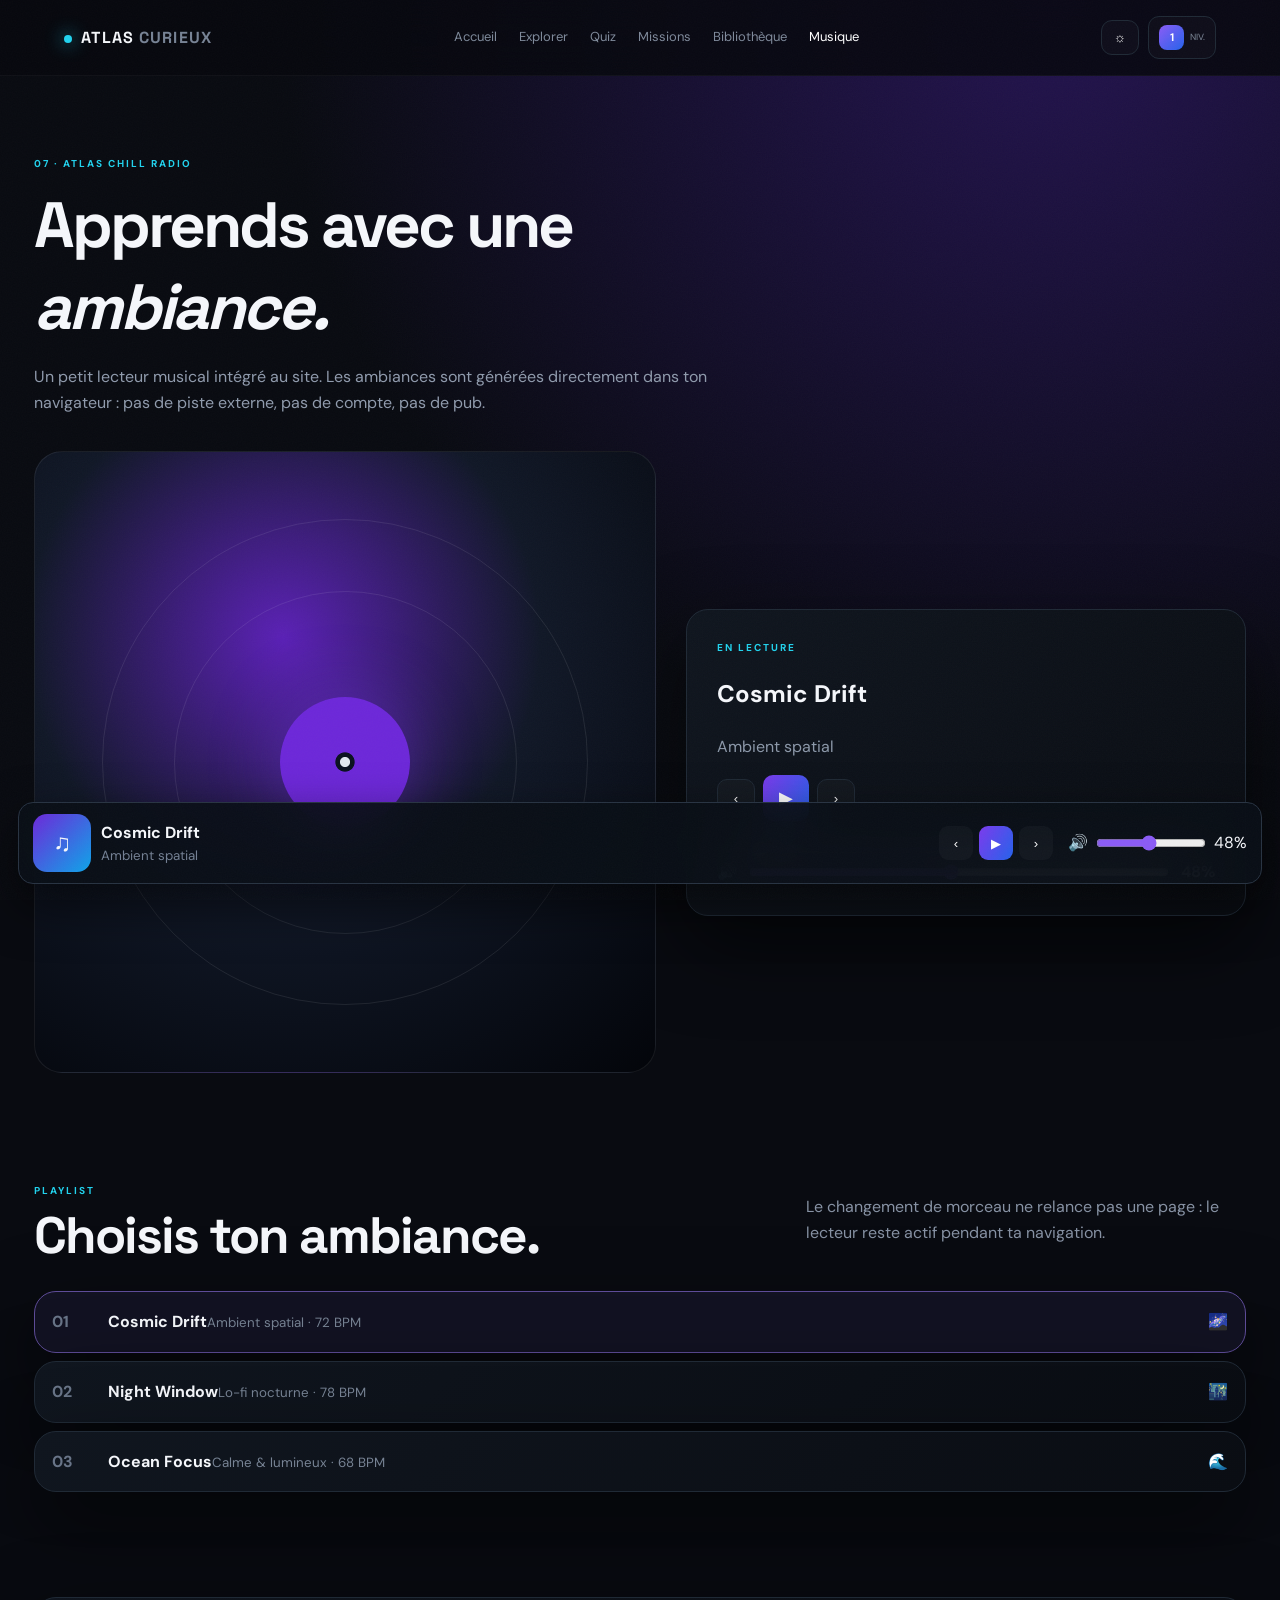
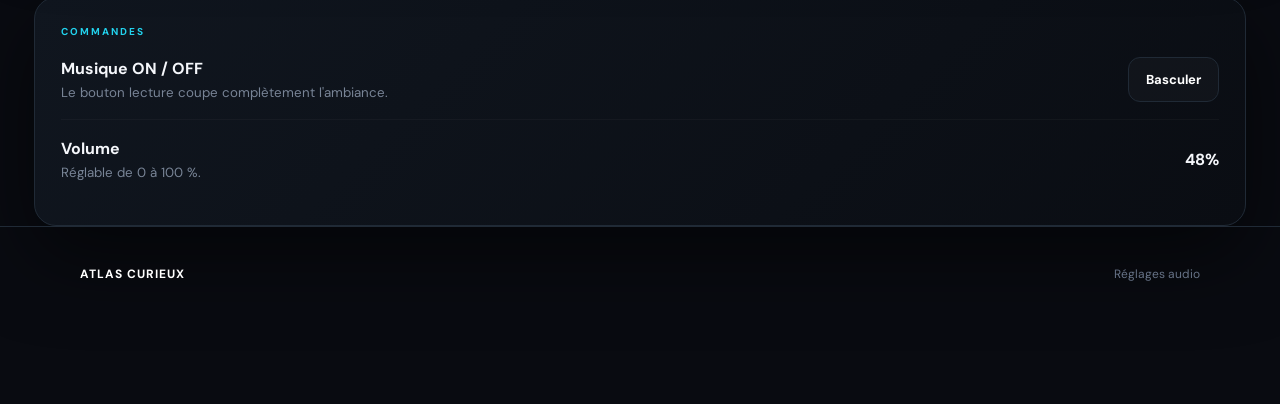
==== musique.html @ 9c86b91d "Add files via upload" ====
<!doctype html><html lang="fr"><head><meta charset="utf-8"><meta name="viewport" content="width=device-width,initial-scale=1"><title>Atlas Curieux — Musique Chill</title><link rel="preconnect" href="https://fonts.googleapis.com"><link rel="preconnect" href="https://fonts.gstatic.com" crossorigin><link href="https://fonts.googleapis.com/css2?family=DM+Sans:wght@400;500;600;700&family=Space+Grotesk:wght@500;600;700&display=swap" rel="stylesheet"><link rel="stylesheet" href="assets/css/style.css"></head><body><div class="noise"></div><header class="topbar"><a class="logo" href="index.html"><i></i>ATLAS<span>CURIEUX</span></a><nav><a href="index.html">Accueil</a><a href="explorer.html">Explorer</a><a href="quiz.html">Quiz</a><a href="missions.html">Missions</a><a href="bibliotheque.html">Bibliothèque</a><a class="active" href="musique.html">Musique</a></nav><div class="top-actions"><button class="icon-btn" id="themeBtn">☼</button><a class="profile-mini" href="progression.html"><b id="lvlTop">1</b><span>NIV.</span></a></div></header><main class="page"><section class="subhero"><div class="eyebrow">07 · ATLAS CHILL RADIO</div><h1>Apprends avec une<br><em>ambiance.</em></h1><p>Un petit lecteur musical intégré au site. Les ambiances sont générées directement dans ton navigateur : pas de piste externe, pas de compte, pas de pub.</p></section><section class="music-hero"><div class="album-art"><div class="album-disc"></div></div><article class="quick-card"><div class="eyebrow">EN LECTURE</div><h2 data-track-name>Cosmic Drift</h2><p data-track-mood>Ambient spatial</p><div class="player-controls"><button id="prev">‹</button><button class="play" id="musicPlay" data-play-icon>▶</button><button id="next">›</button></div><div class="trackbar"><span>0:00</span><input type="range" min="0" max="100" value="0" disabled><span>∞</span></div><div class="volume-box">🔊 <input class="range" id="musicVolume" type="range" min="0" max="100" value="48"><b data-volume-label>48%</b></div></article></section><section class="section"><div class="section-head"><div><div class="eyebrow">PLAYLIST</div><h2>Choisis ton ambiance.</h2></div><p>Le changement de morceau ne relance pas une page : le lecteur reste actif pendant ta navigation.</p></div><div class="playlist"><article class="track-card active" data-track="0"><b class="n">01</b><div><b>Cosmic Drift</b><small>Ambient spatial · 72 BPM</small></div><span>🌌</span></article><article class="track-card" data-track="1"><b class="n">02</b><div><b>Night Window</b><small>Lo-fi nocturne · 78 BPM</small></div><span>🌃</span></article><article class="track-card" data-track="2"><b class="n">03</b><div><b>Ocean Focus</b><small>Calme & lumineux · 68 BPM</small></div><span>🌊</span></article></div></section><section class="settings-card"><div class="eyebrow">COMMANDES</div><div class="setting-row"><div><b>Musique ON / OFF</b><small>Le bouton lecture coupe complètement l'ambiance.</small></div><button class="btn ghost" id="musicPlay2">Basculer</button></div><div class="setting-row"><div><b>Volume</b><small>Réglable de 0 à 100 %.</small></div><b data-volume-label>48%</b></div></section></main><div data-player="mini"></div><footer><span>ATLAS CURIEUX</span><a href="parametres.html">Réglages audio</a></footer><script src="assets/js/app.js"></script><script>document.querySelector('#musicPlay2').onclick=()=>document.querySelector('#musicPlay').click()</script></body></html>
---- assets/css/style.css ----
:root{--bg:#07090e;--panel:#0d121a;--panel2:#111823;--text:#f5f7fb;--muted:#8e99aa;--line:#202a36;--accent:#8b5cf6;--cyan:#22d3ee;--green:#34d399;--pink:#f472b6;--danger:#fb7185;--shadow:0 30px 80px #0008;--radius:22px}
*{box-sizing:border-box}html{scroll-behavior:smooth}body{margin:0;background:radial-gradient(circle at 82% 0,#241450 0,#090b11 34%),var(--bg);color:var(--text);font-family:"DM Sans",sans-serif;line-height:1.6}.noise,.bg-orbs{position:fixed;inset:0;pointer-events:none}.noise{z-index:100;opacity:.025;background-image:url("data:image/svg+xml,%3Csvg xmlns='http://www.w3.org/2000/svg' width='180' height='180'%3E%3Cfilter id='n'%3E%3CfeTurbulence type='fractalNoise' baseFrequency='.8' numOctaves='3' stitchTiles='stitch'/%3E%3C/filter%3E%3Crect width='100%25' height='100%25' filter='url(%23n)'/%3E%3C/svg%3E")}.bg-orbs:before,.bg-orbs:after{content:"";position:absolute;width:460px;height:460px;border-radius:50%;filter:blur(100px);opacity:.13}.bg-orbs:before{background:#7c3aed;top:-170px;right:-80px}.bg-orbs:after{background:#0891b2;left:-240px;bottom:8%}
a{color:inherit}.page{max-width:1260px;margin:auto;padding-left:24px;padding-right:24px}.topbar{position:sticky;top:0;z-index:20;height:76px;display:flex;align-items:center;gap:26px;padding:0 clamp(20px,5vw,70px);background:#07090edb;border-bottom:1px solid #ffffff09;backdrop-filter:blur(20px)}.logo{font:700 16px "Space Grotesk";text-decoration:none;letter-spacing:1.3px;white-space:nowrap}.logo i{display:inline-block;width:8px;height:8px;background:var(--cyan);border-radius:50%;margin-right:9px;box-shadow:0 0 18px var(--cyan)}.logo span{color:#778395;margin-left:4px}nav{display:flex;align-items:center;gap:22px;flex:1;justify-content:center}nav a{text-decoration:none;color:#7f8a9b;font-size:13px;transition:.2s}nav a:hover,nav a.active{color:#fff}.top-actions{display:flex;gap:9px;align-items:center}.icon-btn,.profile-mini{border:1px solid var(--line);background:#ffffff05;color:#fff;border-radius:11px}.icon-btn{padding:9px 12px;cursor:pointer}.profile-mini{display:flex;align-items:center;gap:6px;padding:8px 10px;text-decoration:none}.profile-mini b{display:grid;place-items:center;width:25px;height:25px;border-radius:8px;background:linear-gradient(135deg,var(--accent),#2563eb);font-size:11px}.profile-mini span{font-size:9px;color:#7e8999}
.hero{min-height:calc(100vh - 76px);display:grid;grid-template-columns:1.15fr .85fr;align-items:center;gap:40px;padding-top:75px;padding-bottom:70px}.eyebrow{font-size:10px;letter-spacing:2px;font-weight:700;color:var(--cyan);text-transform:uppercase}.hero h1{font:700 clamp(48px,6vw,88px)/.95 "Space Grotesk";letter-spacing:-4px;margin:18px 0}.hero h1 em{font-style:normal;background:linear-gradient(100deg,#fff,#b8c9ff 50%,#22d3ee);-webkit-background-clip:text;color:transparent}.hero p{font-size:17px;color:var(--muted);max-width:720px}.hero p strong{color:#d9e0ea}.hero-actions{display:flex;gap:12px;flex-wrap:wrap;margin-top:28px}.btn{border:1px solid var(--line);background:#ffffff06;color:#fff;border-radius:12px;padding:13px 17px;font:700 13px "DM Sans";cursor:pointer;text-decoration:none;display:inline-flex;align-items:center;justify-content:center;gap:8px;transition:.2s}.btn:hover{transform:translateY(-2px)}.btn.primary{border:0;background:linear-gradient(110deg,#7c3aed,#2563eb);box-shadow:0 15px 35px #5b21b633}.btn.ghost:hover{background:#ffffff0c}.btn.full{width:100%}.stats-row{display:flex;gap:34px;margin-top:48px}.stats-row b{font:700 22px "Space Grotesk";display:block}.stats-row small{font-size:10px;color:#727d8f}.cosmic-stage{height:520px;position:relative;display:grid;place-items:center}.halo{position:absolute;border:1px solid #ffffff12;border-radius:50%;animation:spin 18s linear infinite}.h1{width:300px;height:300px}.h2{width:450px;height:450px;animation-duration:27s;animation-direction:reverse}.planet-core{width:160px;height:160px;border-radius:47% 53% 49% 51%;background:radial-gradient(circle at 35% 25%,#d8ccff,#6d28d9 44%,#1a102e);display:grid;place-items:center;font:700 75px "Space Grotesk";box-shadow:0 0 110px #7c3aed80;animation:float 4s ease-in-out infinite}.floating-chip{position:absolute;background:#0f1720ee;border:1px solid #ffffff14;border-radius:999px;padding:8px 13px;color:#b8c3f4;font-weight:700;font-size:12px;box-shadow:var(--shadow);animation:float 4s ease-in-out infinite}.c1{top:16%;left:14%}.c2{top:27%;right:8%;animation-delay:.5s}.c3{bottom:16%;left:17%;animation-delay:1s}.c4{bottom:24%;right:15%;animation-delay:1.6s}@keyframes spin{to{transform:rotate(360deg)}}@keyframes float{50%{transform:translateY(-10px) rotate(3deg)}}
.section-grid{display:grid;grid-template-columns:1.5fr .8fr;gap:14px;padding-top:20px;padding-bottom:90px}.spotlight,.quick-card,.panel,.card,.quiz-shell,.mission,.library-item,.track-card,.settings-card,.achievement{border:1px solid var(--line);background:linear-gradient(135deg,#10161f,#0a0d13);border-radius:var(--radius);box-shadow:var(--shadow)}.spotlight{padding:34px;display:flex;justify-content:space-between;gap:20px}.spotlight h2{font:700 32px "Space Grotesk";margin:8px 0 10px}.spotlight p{color:#aeb8c7;max-width:650px}.spot-art{font-size:100px;opacity:.9;display:grid;place-items:center;min-width:150px}.quick-card{padding:30px}.quick-card h3{font:700 23px "Space Grotesk";margin:8px 0 18px}.xpbar{height:8px;border-radius:999px;background:#1b2430;overflow:hidden}.xpbar span{display:block;height:100%;width:0;background:linear-gradient(90deg,var(--accent),var(--cyan));transition:width .5s}.quick-meta{display:flex;justify-content:space-between;color:#778394;font-size:11px;margin:10px 0 20px}.quick-meta b{color:#fff}.section{padding-top:105px;padding-bottom:105px}.section-head{display:flex;justify-content:space-between;align-items:end;gap:35px;margin-bottom:30px}.section-head h2,.CTA h2{font:700 clamp(34px,4vw,55px)/1 "Space Grotesk";letter-spacing:-2px;margin:11px 0 0}.section-head p{max-width:440px;color:#8792a4}.category-grid{display:grid;grid-template-columns:repeat(3,1fr);gap:12px}.category{padding:24px;border:1px solid var(--line);border-radius:18px;background:#0c1118;text-decoration:none;transition:.25s}.category:hover{transform:translateY(-4px);border-color:#5d4d88;background:#11121d}.category span{font-size:28px;display:block;margin-bottom:25px}.category b{font-size:18px;display:block}.category small{color:#7d8899}.CTA{display:flex;align-items:center;justify-content:space-between;gap:30px;margin-bottom:110px;padding:42px;border:1px solid #3a3170;border-radius:24px;background:radial-gradient(circle at 100% 0,#22134e,#0c1118 58%)}.CTA p{color:#8d98a8;max-width:650px}.text-link{color:#bdaeff;text-decoration:none;font-weight:700;font-size:13px}
.subhero{padding:80px 0 20px}.subhero h1{font:700 clamp(40px,5vw,70px) "Space Grotesk";letter-spacing:-3px;margin:12px 0}.subhero p{max-width:720px;color:#909bad}.toolbar{display:flex;flex-wrap:wrap;gap:9px;margin:25px 0}.filter{border:1px solid var(--line);background:#ffffff04;color:#8f9aaa;border-radius:999px;padding:9px 13px;cursor:pointer}.filter.active{color:#fff;border-color:#63539b;background:#3b2b71}.discover-grid{display:grid;grid-template-columns:repeat(2,1fr);gap:12px}.discover-card{padding:28px;border:1px solid var(--line);border-radius:22px;background:#0c1118;min-height:230px;position:relative;overflow:hidden}.discover-card .mini-icon{font-size:30px}.discover-card h3{font:700 24px "Space Grotesk";margin:8px 0}.discover-card p{color:#8f9aaa}.discover-card button{margin-top:10px}.topic-progress{position:absolute;right:22px;top:22px;font-size:10px;color:#788497}.fact-reader{padding:0 0 110px}.fact-reader .reader{display:grid;grid-template-columns:120px 1fr;gap:24px;padding:36px}.reader-icon{width:90px;height:90px;border-radius:24px;background:#ffffff08;display:grid;place-items:center;font-size:42px}.reader h2{font:700 32px "Space Grotesk";margin:5px 0 10px}.reader p{color:#aeb8c7;line-height:1.8}.reader-actions{display:flex;gap:10px;flex-wrap:wrap;margin-top:22px}
.quiz-layout{display:grid;grid-template-columns:1fr 290px;gap:14px}.quiz-shell{padding:34px}.quiz-top{display:flex;justify-content:space-between;align-items:center}.quiz-top .timer{font:700 23px "Space Grotesk";border:1px solid var(--line);padding:9px 13px;border-radius:12px}.progress-line{height:4px;background:#18212c;border-radius:999px;margin:22px 0 30px}.progress-line span{display:block;height:100%;background:linear-gradient(90deg,var(--accent),var(--cyan));width:20%}.quiz-shell h2{font:700 30px "Space Grotesk";line-height:1.2}.answers{display:grid;gap:10px;margin:25px 0}.answer{padding:16px;text-align:left;border:1px solid var(--line);border-radius:14px;background:#ffffff03;color:#dce3ec;cursor:pointer;font:500 14px "DM Sans"}.answer:hover{border-color:#60539b}.answer.selected{border-color:var(--cyan);background:#22d3ee0a}.answer.correct{border-color:var(--green);background:#34d39912}.answer.wrong{border-color:var(--danger);background:#fb718512}.quiz-footer{display:flex;justify-content:space-between;align-items:center;gap:15px;color:#778395;font-size:11px}.side-stat{padding:24px}.side-stat h3{font:700 21px "Space Grotesk"}.big-number{font:700 52px/1 "Space Grotesk";margin:12px 0}.side-list{display:grid;gap:8px;color:#8d98aa;font-size:12px}.result-banner{padding:18px;border-radius:14px;border:1px solid #355d4e;background:#0b1b15;color:#a7f3d0;margin-top:18px}
.mission-list{display:grid;gap:10px}.mission{display:grid;grid-template-columns:52px 1fr auto;align-items:center;gap:18px;padding:22px}.mission-num{color:#667285;font:700 12px "Space Grotesk"}.mission h3{font:700 20px "Space Grotesk";margin:0}.mission p{margin:4px 0 10px;color:#828ea0;font-size:13px}.mission button{border:0;background:none;color:#bdaeff;font-weight:700;padding:0;cursor:pointer}.mission-state{font:700 11px "Space Grotesk";color:#8c98aa}.badge-grid{display:grid;grid-template-columns:repeat(4,1fr);gap:10px;margin-top:15px}.achievement{padding:18px}.achievement.locked{opacity:.42;filter:saturate(.2)}.achievement span{font-size:30px}.achievement h4{margin:8px 0 4px}.achievement small{color:#7e8a9b}
.library-grid{display:grid;grid-template-columns:repeat(3,1fr);gap:10px}.library-item{padding:22px}.library-item .tag{color:var(--cyan);font-size:9px;letter-spacing:2px}.library-item h3{font:700 19px "Space Grotesk"}.library-item p{color:#8792a3;font-size:13px}.searchbox{width:100%;padding:14px 16px;background:#0b1017;border:1px solid var(--line);border-radius:13px;color:#fff;outline:none;font:inherit}.empty{padding:55px;text-align:center;color:#788496;border:1px dashed #283342;border-radius:18px}
.music-hero{display:grid;grid-template-columns:1fr .9fr;gap:30px;align-items:center}.music-hero h1{font:700 clamp(43px,5vw,75px) "Space Grotesk";line-height:.98;letter-spacing:-3px;margin:12px 0}.music-hero p{color:#8c98a9;max-width:630px}.album-art{aspect-ratio:1;border-radius:28px;border:1px solid #ffffff14;background:radial-gradient(circle at 40% 30%,#5b21b6,#111827 45%,#03050a);display:grid;place-items:center;position:relative;overflow:hidden}.album-art:before,.album-art:after{content:"";position:absolute;border:1px solid #ffffff16;border-radius:50%}.album-art:before{width:55%;height:55%}.album-art:after{width:78%;height:78%}.album-disc{width:130px;height:130px;border-radius:50%;background:radial-gradient(circle,#e2e8f0 0 5%,#0b1220 6% 10%,#6d28d9 11% 100%);box-shadow:0 0 70px #7c3aed66;animation:disc 8s linear infinite paused}.album-disc.playing{animation-play-state:running}@keyframes disc{to{transform:rotate(360deg)}}.player-page{margin-top:20px;padding:26px}.player-now{display:grid;grid-template-columns:auto 1fr auto;align-items:center;gap:18px}.cover-mini{width:58px;height:58px;border-radius:14px;background:linear-gradient(135deg,#6d28d9,#0ea5e9);display:grid;place-items:center;font-size:24px}.now-copy small{color:#718095}.now-copy b{display:block}.player-controls{display:flex;align-items:center;gap:8px}.player-controls button{border:1px solid var(--line);background:#ffffff06;color:#fff;border-radius:10px;width:38px;height:38px;cursor:pointer}.player-controls .play{width:46px;height:46px;border:0;background:linear-gradient(120deg,#7c3aed,#2563eb);font-size:18px}.trackbar{display:flex;align-items:center;gap:10px;margin-top:18px;font-size:10px;color:#738095}.trackbar input,.range{flex:1;accent-color:var(--accent)}.volume-box{display:flex;align-items:center;gap:10px}.volume-box input{width:130px}.playlist{display:grid;gap:8px;margin-top:12px}.track-card{padding:17px;display:grid;grid-template-columns:44px 1fr auto;align-items:center;gap:12px;cursor:pointer}.track-card.active{border-color:#5e4c98;background:#121222}.track-card .n{color:#697588}.track-card small{color:#778394}
.settings-grid{display:grid;grid-template-columns:1fr 1fr;gap:12px}.settings-card{padding:26px}.setting-row{display:flex;justify-content:space-between;align-items:center;padding:16px 0;border-bottom:1px solid #ffffff08;gap:20px}.setting-row:last-child{border-bottom:0}.setting-row b{display:block}.setting-row small{display:block;color:#788496}.toggle{width:50px;height:28px;border-radius:999px;background:#27303b;border:0;position:relative;cursor:pointer}.toggle:after{content:"";position:absolute;width:22px;height:22px;top:3px;left:3px;border-radius:50%;background:#8b97a7;transition:.2s}.toggle.on{background:linear-gradient(90deg,#7c3aed,#2563eb)}.toggle.on:after{left:25px;background:white}.select{background:#0b1017;border:1px solid var(--line);color:#fff;border-radius:9px;padding:8px}
.toast{position:fixed;right:20px;bottom:105px;padding:13px 16px;background:#101722;border:1px solid #384454;border-radius:13px;box-shadow:var(--shadow);transform:translateY(20px);opacity:0;transition:.3s;z-index:50}.toast.show{transform:translateY(0);opacity:1}.mini-player{position:fixed;left:18px;right:18px;bottom:16px;z-index:30;padding:11px 14px;border:1px solid #283342;background:#0a1017ed;backdrop-filter:blur(20px);border-radius:15px;box-shadow:0 20px 50px #0009;display:grid;grid-template-columns:1fr auto auto;gap:15px;align-items:center}.mini-now{display:flex;gap:10px;align-items:center;min-width:0}.mini-now strong{display:block;white-space:nowrap;overflow:hidden;text-overflow:ellipsis}.mini-now small{display:block;color:#748094}.mini-controls{display:flex;gap:6px}.mini-controls button{border:0;background:#ffffff08;color:#fff;border-radius:9px;width:34px;height:34px;cursor:pointer}.mini-controls .play{background:linear-gradient(120deg,#7c3aed,#2563eb)}.mini-volume{display:flex;align-items:center;gap:6px}.mini-volume input{width:110px;accent-color:var(--accent)}footer{border-top:1px solid var(--line);padding:38px clamp(20px,7vw,80px);display:flex;align-items:center;justify-content:space-between;gap:20px;color:#667286;font-size:12px;padding-bottom:120px}footer span{color:#fff;font-weight:700;letter-spacing:1px}footer a{text-decoration:none}body.light{--bg:#f5f7fb;--panel:#fff;--panel2:#fff;--text:#131823;--muted:#647083;--line:#dfe5ed;background:#f5f7fb}body.light .topbar{background:#f5f7fbdc}body.light .category,body.light .spotlight,body.light .quick-card,body.light .panel,body.light .card,body.light .quiz-shell,body.light .mission,body.light .library-item,body.light .track-card,body.light .settings-card,body.light .achievement,body.light .discover-card{background:#fff}body.light .mini-player{background:#fffffff0;color:#131823}body.light .mini-controls button{color:#131823}
@media(max-width:980px){nav{gap:12px}nav a:nth-child(4),nav a:nth-child(5){display:none}.hero,.music-hero{grid-template-columns:1fr}.cosmic-stage{height:330px;order:-1}.h1{width:220px;height:220px}.h2{width:320px;height:320px}.planet-core{width:120px;height:120px;font-size:58px}.category-grid,.library-grid{grid-template-columns:1fr 1fr}.quiz-layout{grid-template-columns:1fr}.settings-grid{grid-template-columns:1fr}}
@media(max-width:700px){.topbar{padding:0 14px}.topbar nav{display:none}.hero{padding-top:45px}.hero h1{letter-spacing:-2px}.stats-row{gap:18px;flex-wrap:wrap}.section-grid{grid-template-columns:1fr}.section-head{display:block}.category-grid,.discover-grid,.library-grid{grid-template-columns:1fr}.spotlight{display:block}.spot-art{height:150px}.CTA{display:block}.CTA .btn{margin-top:18px;width:100%}.fact-reader .reader{grid-template-columns:1fr}.mission{grid-template-columns:34px 1fr}.mission-state{grid-column:2}.badge-grid{grid-template-columns:1fr 1fr}.player-now{grid-template-columns:auto 1fr}.player-controls{grid-column:1/-1}.volume-box{display:none}.mini-player{grid-template-columns:1fr auto}.mini-volume{display:none}.music-hero h1{letter-spacing:-2px}}
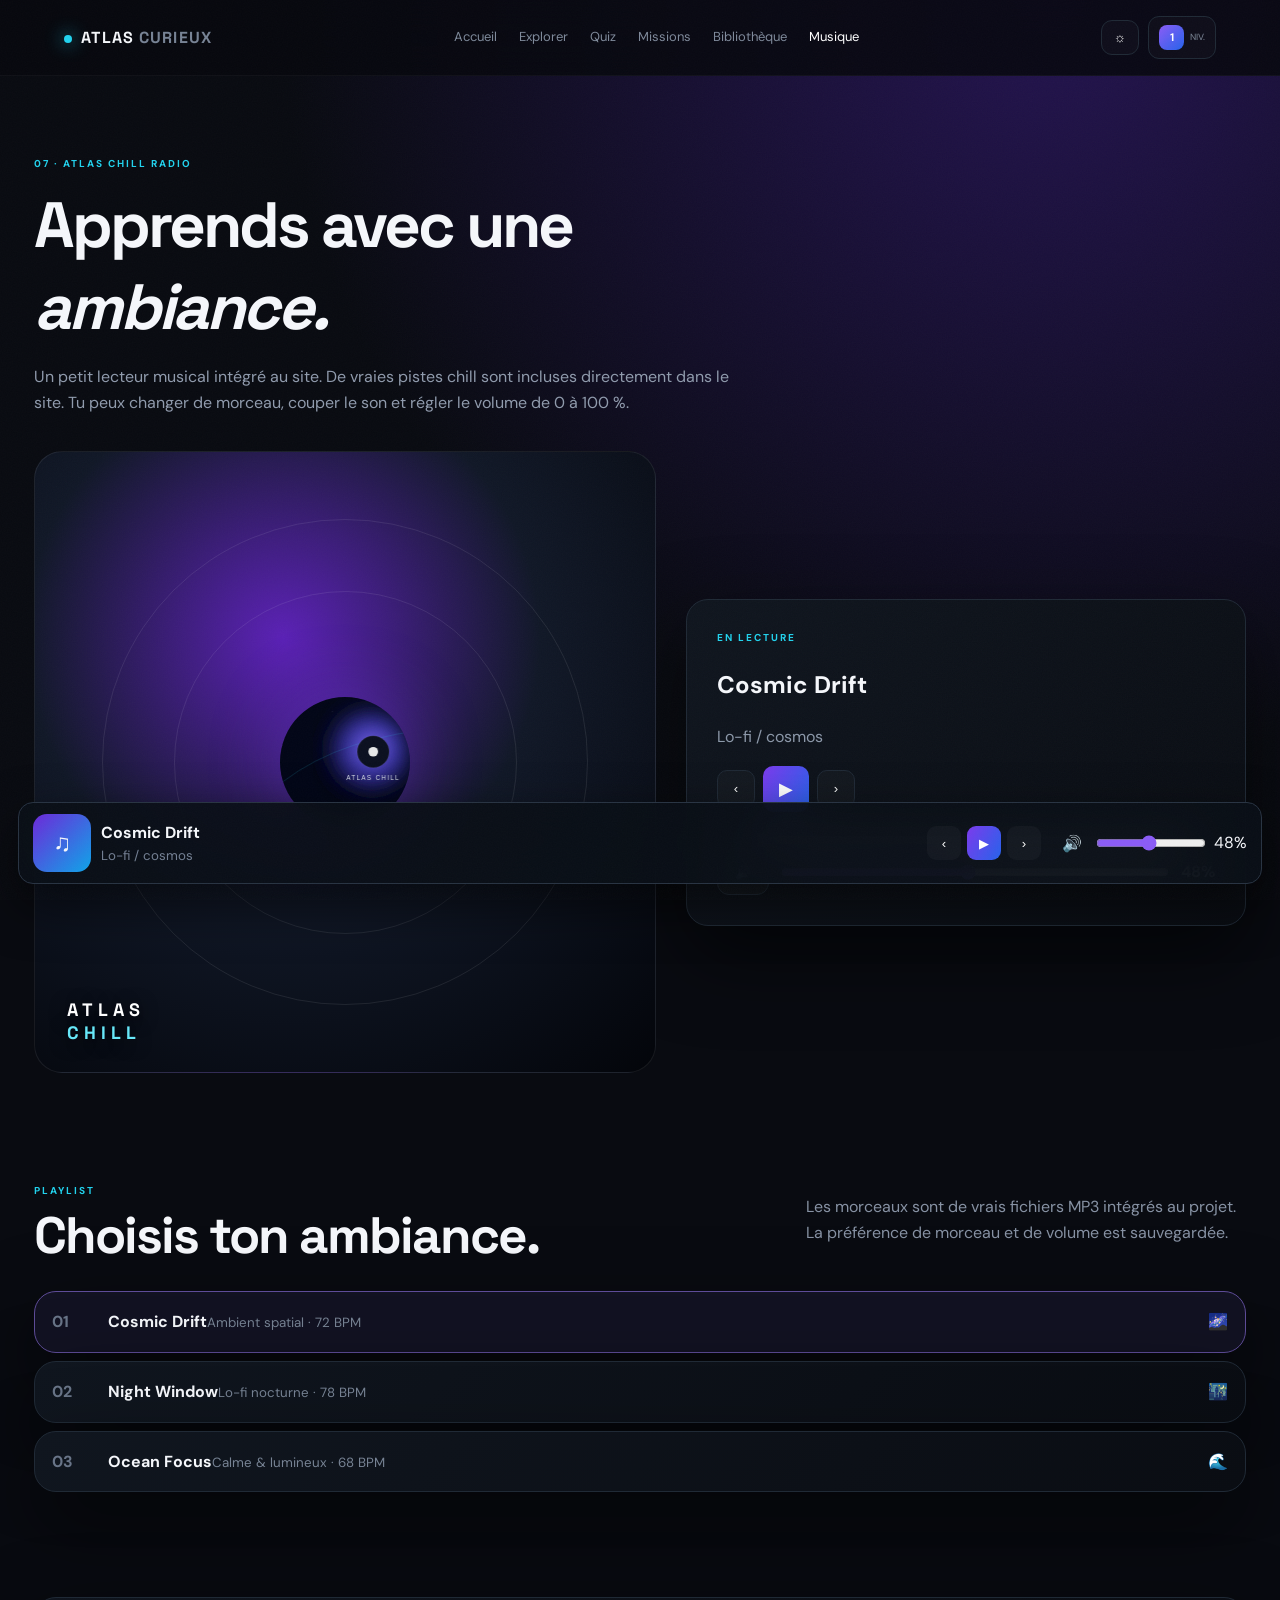
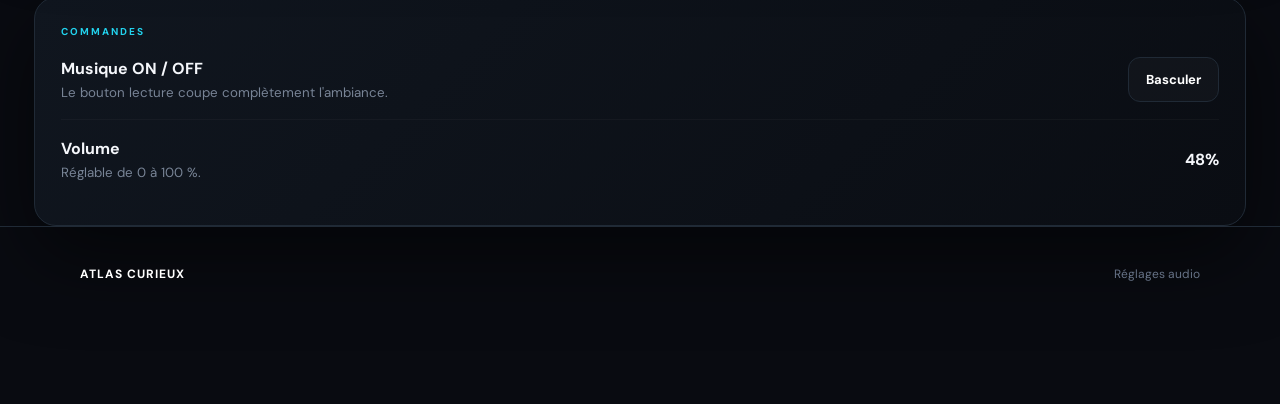
==== commit 38b33d41: "Add files via upload" ====
--- a/musique.html
+++ b/musique.html
@@ -1 +1 @@
-<!doctype html><html lang="fr"><head><meta charset="utf-8"><meta name="viewport" content="width=device-width,initial-scale=1"><title>Atlas Curieux — Musique Chill</title><link rel="preconnect" href="https://fonts.googleapis.com"><link rel="preconnect" href="https://fonts.gstatic.com" crossorigin><link href="https://fonts.googleapis.com/css2?family=DM+Sans:wght@400;500;600;700&family=Space+Grotesk:wght@500;600;700&display=swap" rel="stylesheet"><link rel="stylesheet" href="assets/css/style.css"></head><body><div class="noise"></div><header class="topbar"><a class="logo" href="index.html"><i></i>ATLAS<span>CURIEUX</span></a><nav><a href="index.html">Accueil</a><a href="explorer.html">Explorer</a><a href="quiz.html">Quiz</a><a href="missions.html">Missions</a><a href="bibliotheque.html">Bibliothèque</a><a class="active" href="musique.html">Musique</a></nav><div class="top-actions"><button class="icon-btn" id="themeBtn">☼</button><a class="profile-mini" href="progression.html"><b id="lvlTop">1</b><span>NIV.</span></a></div></header><main class="page"><section class="subhero"><div class="eyebrow">07 · ATLAS CHILL RADIO</div><h1>Apprends avec une<br><em>ambiance.</em></h1><p>Un petit lecteur musical intégré au site. Les ambiances sont générées directement dans ton navigateur : pas de piste externe, pas de compte, pas de pub.</p></section><section class="music-hero"><div class="album-art"><div class="album-disc"></div></div><article class="quick-card"><div class="eyebrow">EN LECTURE</div><h2 data-track-name>Cosmic Drift</h2><p data-track-mood>Ambient spatial</p><div class="player-controls"><button id="prev">‹</button><button class="play" id="musicPlay" data-play-icon>▶</button><button id="next">›</button></div><div class="trackbar"><span>0:00</span><input type="range" min="0" max="100" value="0" disabled><span>∞</span></div><div class="volume-box">🔊 <input class="range" id="musicVolume" type="range" min="0" max="100" value="48"><b data-volume-label>48%</b></div></article></section><section class="section"><div class="section-head"><div><div class="eyebrow">PLAYLIST</div><h2>Choisis ton ambiance.</h2></div><p>Le changement de morceau ne relance pas une page : le lecteur reste actif pendant ta navigation.</p></div><div class="playlist"><article class="track-card active" data-track="0"><b class="n">01</b><div><b>Cosmic Drift</b><small>Ambient spatial · 72 BPM</small></div><span>🌌</span></article><article class="track-card" data-track="1"><b class="n">02</b><div><b>Night Window</b><small>Lo-fi nocturne · 78 BPM</small></div><span>🌃</span></article><article class="track-card" data-track="2"><b class="n">03</b><div><b>Ocean Focus</b><small>Calme & lumineux · 68 BPM</small></div><span>🌊</span></article></div></section><section class="settings-card"><div class="eyebrow">COMMANDES</div><div class="setting-row"><div><b>Musique ON / OFF</b><small>Le bouton lecture coupe complètement l'ambiance.</small></div><button class="btn ghost" id="musicPlay2">Basculer</button></div><div class="setting-row"><div><b>Volume</b><small>Réglable de 0 à 100 %.</small></div><b data-volume-label>48%</b></div></section></main><div data-player="mini"></div><footer><span>ATLAS CURIEUX</span><a href="parametres.html">Réglages audio</a></footer><script src="assets/js/app.js"></script><script>document.querySelector('#musicPlay2').onclick=()=>document.querySelector('#musicPlay').click()</script></body></html>
+<!doctype html><html lang="fr"><head><meta charset="utf-8"><meta name="viewport" content="width=device-width,initial-scale=1"><title>Atlas Curieux — Musique Chill</title><link rel="preconnect" href="https://fonts.googleapis.com"><link rel="preconnect" href="https://fonts.gstatic.com" crossorigin><link href="https://fonts.googleapis.com/css2?family=DM+Sans:wght@400;500;600;700&family=Space+Grotesk:wght@500;600;700&display=swap" rel="stylesheet"><link rel="stylesheet" href="assets/css/style.css"></head><body><div class="noise"></div><header class="topbar"><a class="logo" href="index.html"><i></i>ATLAS<span>CURIEUX</span></a><nav><a href="index.html">Accueil</a><a href="explorer.html">Explorer</a><a href="quiz.html">Quiz</a><a href="missions.html">Missions</a><a href="bibliotheque.html">Bibliothèque</a><a class="active" href="musique.html">Musique</a></nav><div class="top-actions"><button class="icon-btn" id="themeBtn">☼</button><a class="profile-mini" href="progression.html"><b id="lvlTop">1</b><span>NIV.</span></a></div></header><main class="page"><section class="subhero"><div class="eyebrow">07 · ATLAS CHILL RADIO</div><h1>Apprends avec une<br><em>ambiance.</em></h1><p>Un petit lecteur musical intégré au site. De vraies pistes chill sont incluses directement dans le site. Tu peux changer de morceau, couper le son et régler le volume de 0 à 100 %.</p></section><section class="music-hero"><div class="album-art"><div class="album-disc"></div><div class="album-caption">ATLAS<br><span>CHILL</span></div></div><article class="quick-card"><div class="eyebrow">EN LECTURE</div><h2 data-track-name>Cosmic Drift</h2><p data-track-mood>Ambient spatial</p><div class="player-controls"><button id="prev">‹</button><button class="play" id="musicPlay" data-play-icon>▶</button><button id="next">›</button></div><div class="trackbar"><span id="musicCurrent">0:00</span><input id="musicProgress" type="range" min="0" max="100" value="0"><span id="musicDuration">0:00</span></div><div class="volume-box"><button class="btn ghost" id="musicMute">🔊</button><input class="range" id="musicVolume" type="range" min="0" max="100" value="48"><b data-volume-label>48%</b></div></article></section><section class="section"><div class="section-head"><div><div class="eyebrow">PLAYLIST</div><h2>Choisis ton ambiance.</h2></div><p>Les morceaux sont de vrais fichiers MP3 intégrés au projet. La préférence de morceau et de volume est sauvegardée.</p></div><div class="playlist"><article class="track-card active" data-track="0"><b class="n">01</b><div><b>Cosmic Drift</b><small>Ambient spatial · 72 BPM</small></div><span>🌌</span></article><article class="track-card" data-track="1"><b class="n">02</b><div><b>Night Window</b><small>Lo-fi nocturne · 78 BPM</small></div><span>🌃</span></article><article class="track-card" data-track="2"><b class="n">03</b><div><b>Ocean Focus</b><small>Calme & lumineux · 68 BPM</small></div><span>🌊</span></article></div></section><section class="settings-card"><div class="eyebrow">COMMANDES</div><div class="setting-row"><div><b>Musique ON / OFF</b><small>Le bouton lecture coupe complètement l'ambiance.</small></div><button class="btn ghost" id="musicPlay2">Basculer</button></div><div class="setting-row"><div><b>Volume</b><small>Réglable de 0 à 100 %.</small></div><b data-volume-label>48%</b></div></section></main><div data-player="mini"></div><footer><span>ATLAS CURIEUX</span><a href="parametres.html">Réglages audio</a></footer><script src="assets/js/app.js"></script><script>document.querySelector('#musicPlay2').onclick=()=>document.querySelector('#musicPlay').click()</script><script>const a=document.getElementById('atlasAudio');const pr=document.getElementById('musicProgress');const cur=document.getElementById('musicCurrent');const dur=document.getElementById('musicDuration');if(a&&pr){a.addEventListener('loadedmetadata',()=>{pr.max=a.duration||100;dur.textContent=formatTime(a.duration)});a.addEventListener('timeupdate',()=>{pr.value=a.currentTime;cur.textContent=formatTime(a.currentTime)});pr.addEventListener('input',()=>{a.currentTime=+pr.value});function formatTime(v){if(!Number.isFinite(v))return'0:00';let m=Math.floor(v/60),s=Math.floor(v%60).toString().padStart(2,'0');return m+':'+s}}</script></body></html>
--- a/assets/css/style.css
+++ b/assets/css/style.css
@@ -12,3 +12,5 @@
 .toast{position:fixed;right:20px;bottom:105px;padding:13px 16px;background:#101722;border:1px solid #384454;border-radius:13px;box-shadow:var(--shadow);transform:translateY(20px);opacity:0;transition:.3s;z-index:50}.toast.show{transform:translateY(0);opacity:1}.mini-player{position:fixed;left:18px;right:18px;bottom:16px;z-index:30;padding:11px 14px;border:1px solid #283342;background:#0a1017ed;backdrop-filter:blur(20px);border-radius:15px;box-shadow:0 20px 50px #0009;display:grid;grid-template-columns:1fr auto auto;gap:15px;align-items:center}.mini-now{display:flex;gap:10px;align-items:center;min-width:0}.mini-now strong{display:block;white-space:nowrap;overflow:hidden;text-overflow:ellipsis}.mini-now small{display:block;color:#748094}.mini-controls{display:flex;gap:6px}.mini-controls button{border:0;background:#ffffff08;color:#fff;border-radius:9px;width:34px;height:34px;cursor:pointer}.mini-controls .play{background:linear-gradient(120deg,#7c3aed,#2563eb)}.mini-volume{display:flex;align-items:center;gap:6px}.mini-volume input{width:110px;accent-color:var(--accent)}footer{border-top:1px solid var(--line);padding:38px clamp(20px,7vw,80px);display:flex;align-items:center;justify-content:space-between;gap:20px;color:#667286;font-size:12px;padding-bottom:120px}footer span{color:#fff;font-weight:700;letter-spacing:1px}footer a{text-decoration:none}body.light{--bg:#f5f7fb;--panel:#fff;--panel2:#fff;--text:#131823;--muted:#647083;--line:#dfe5ed;background:#f5f7fb}body.light .topbar{background:#f5f7fbdc}body.light .category,body.light .spotlight,body.light .quick-card,body.light .panel,body.light .card,body.light .quiz-shell,body.light .mission,body.light .library-item,body.light .track-card,body.light .settings-card,body.light .achievement,body.light .discover-card{background:#fff}body.light .mini-player{background:#fffffff0;color:#131823}body.light .mini-controls button{color:#131823}
 @media(max-width:980px){nav{gap:12px}nav a:nth-child(4),nav a:nth-child(5){display:none}.hero,.music-hero{grid-template-columns:1fr}.cosmic-stage{height:330px;order:-1}.h1{width:220px;height:220px}.h2{width:320px;height:320px}.planet-core{width:120px;height:120px;font-size:58px}.category-grid,.library-grid{grid-template-columns:1fr 1fr}.quiz-layout{grid-template-columns:1fr}.settings-grid{grid-template-columns:1fr}}
 @media(max-width:700px){.topbar{padding:0 14px}.topbar nav{display:none}.hero{padding-top:45px}.hero h1{letter-spacing:-2px}.stats-row{gap:18px;flex-wrap:wrap}.section-grid{grid-template-columns:1fr}.section-head{display:block}.category-grid,.discover-grid,.library-grid{grid-template-columns:1fr}.spotlight{display:block}.spot-art{height:150px}.CTA{display:block}.CTA .btn{margin-top:18px;width:100%}.fact-reader .reader{grid-template-columns:1fr}.mission{grid-template-columns:34px 1fr}.mission-state{grid-column:2}.badge-grid{grid-template-columns:1fr 1fr}.player-now{grid-template-columns:auto 1fr}.player-controls{grid-column:1/-1}.volume-box{display:none}.mini-player{grid-template-columns:1fr auto}.mini-volume{display:none}.music-hero h1{letter-spacing:-2px}}
+.visual-gallery{padding-top:20px}.visual-grid{display:grid;grid-template-columns:2fr 1fr 1fr;grid-auto-rows:160px;gap:10px}.visual-grid img{width:100%;height:100%;object-fit:cover;border:1px solid var(--line);border-radius:20px;background:#070b12;transition:transform .3s ease,filter .3s ease}.visual-grid img:hover{transform:translateY(-4px);filter:saturate(1.15)}.visual-grid img:first-child{grid-row:span 2}.visual-grid img:last-child{grid-column:2 / span 2}.album-disc{background-size:cover;background-position:center;overflow:hidden;position:relative}.album-caption{position:absolute;bottom:28px;left:32px;font:700 18px "Space Grotesk";letter-spacing:5px;color:#fff;text-shadow:0 3px 18px #000}.album-caption span{color:#67e8f9}.trackbar input{accent-color:var(--accent)}#musicProgress{cursor:pointer}.mute-btn{border:0;background:none;color:#fff;cursor:pointer;font-size:16px}
+@media(max-width:700px){.visual-grid{grid-template-columns:1fr 1fr;grid-auto-rows:130px}.visual-grid img:first-child{grid-row:auto}.visual-grid img:last-child{grid-column:auto}}
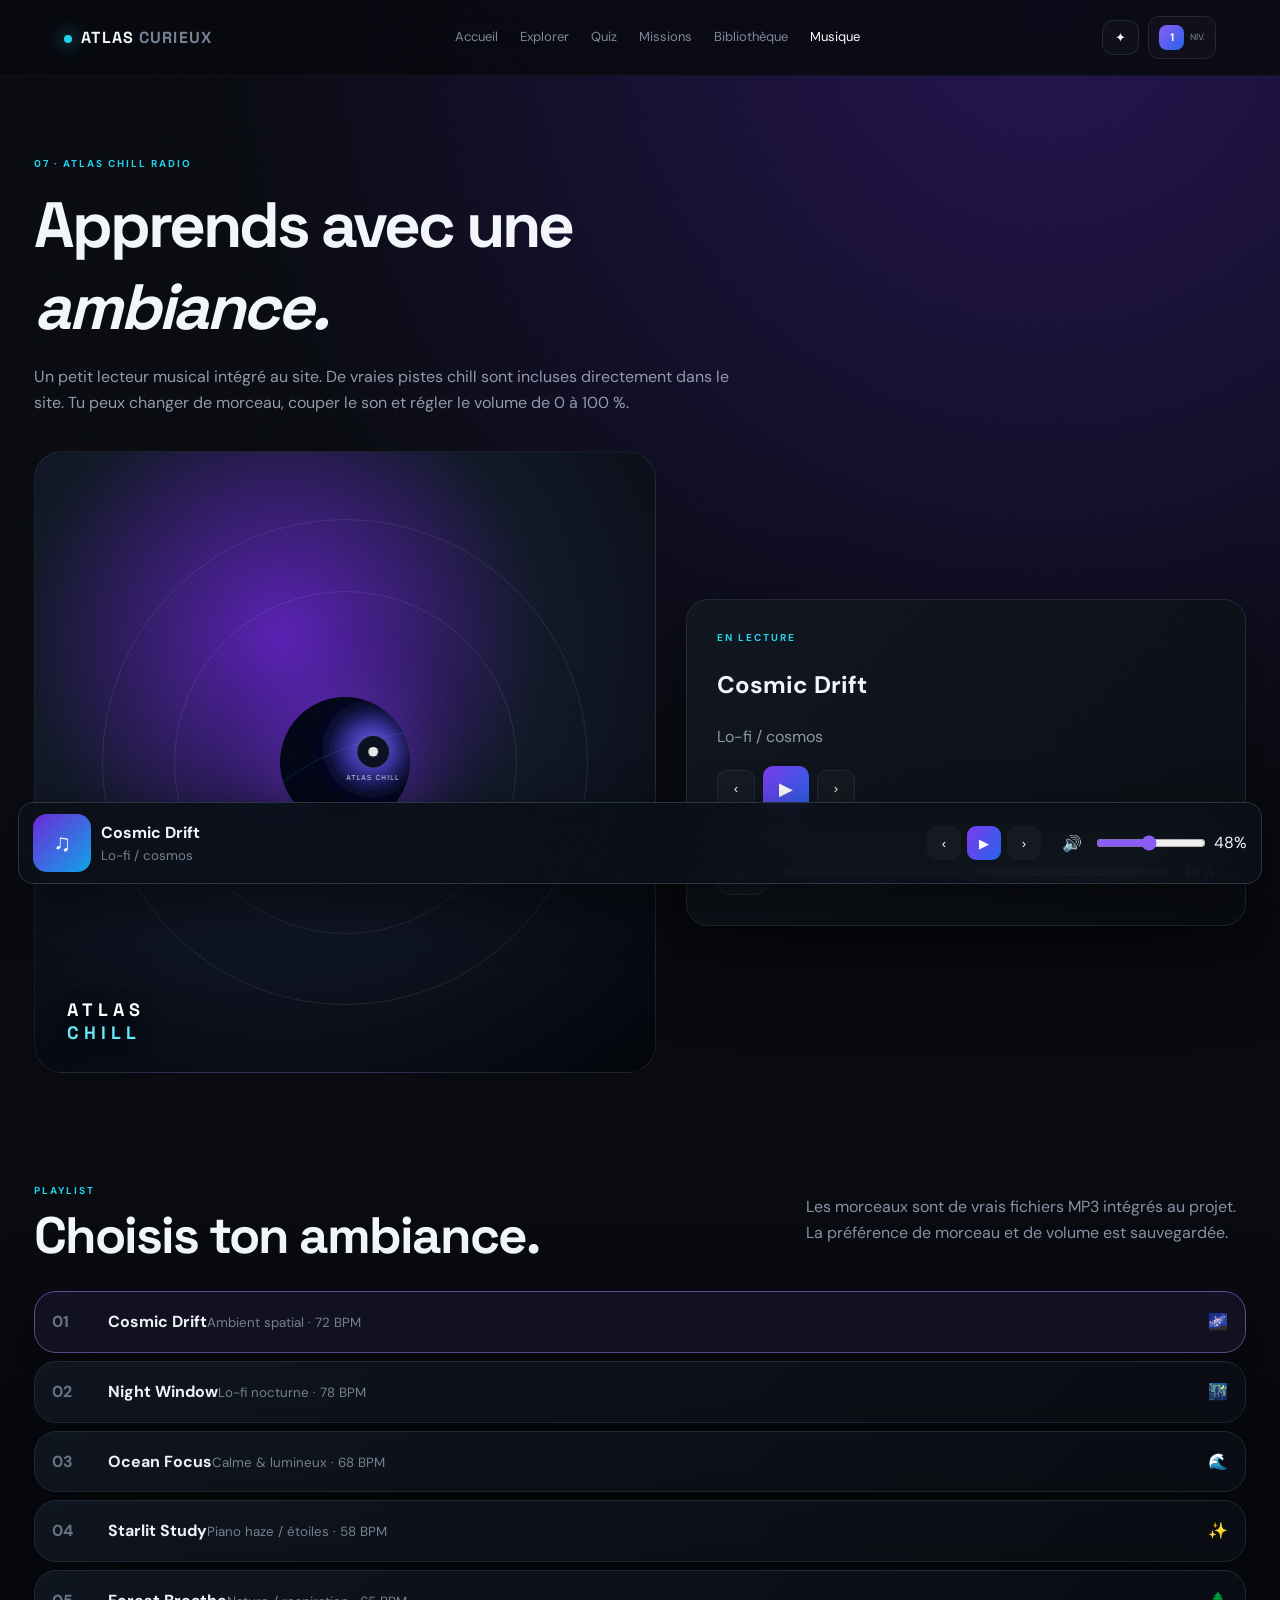
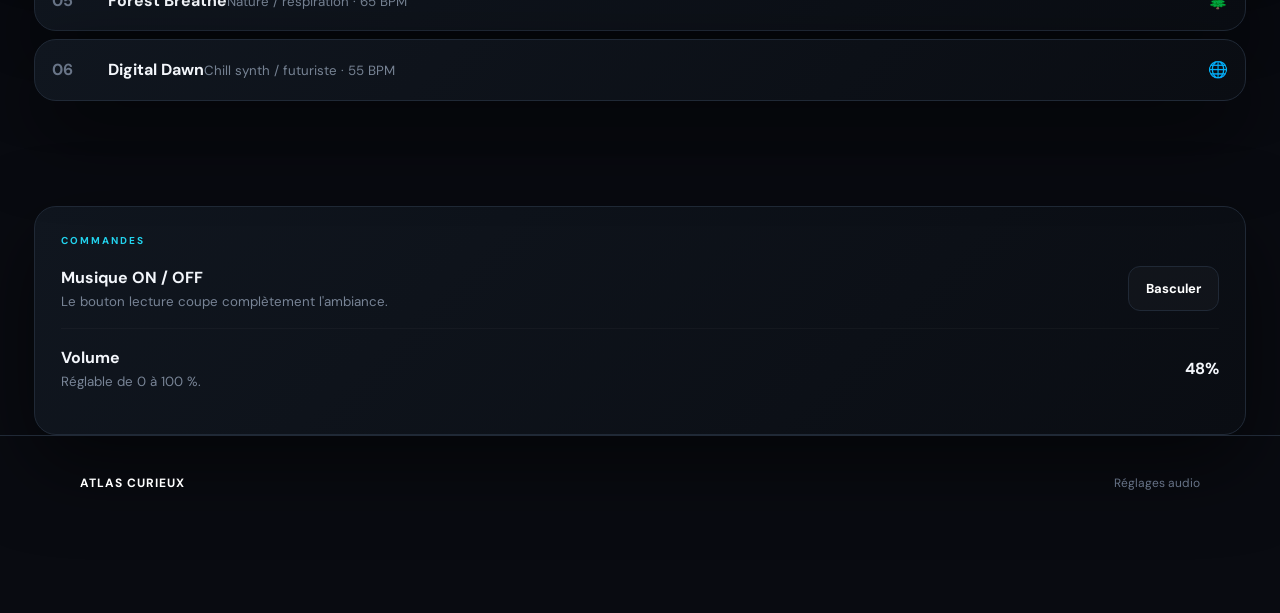
==== commit 871c69d0: "Add files via upload" ====
--- a/musique.html
+++ b/musique.html
@@ -1 +1 @@
-<!doctype html><html lang="fr"><head><meta charset="utf-8"><meta name="viewport" content="width=device-width,initial-scale=1"><title>Atlas Curieux — Musique Chill</title><link rel="preconnect" href="https://fonts.googleapis.com"><link rel="preconnect" href="https://fonts.gstatic.com" crossorigin><link href="https://fonts.googleapis.com/css2?family=DM+Sans:wght@400;500;600;700&family=Space+Grotesk:wght@500;600;700&display=swap" rel="stylesheet"><link rel="stylesheet" href="assets/css/style.css"></head><body><div class="noise"></div><header class="topbar"><a class="logo" href="index.html"><i></i>ATLAS<span>CURIEUX</span></a><nav><a href="index.html">Accueil</a><a href="explorer.html">Explorer</a><a href="quiz.html">Quiz</a><a href="missions.html">Missions</a><a href="bibliotheque.html">Bibliothèque</a><a class="active" href="musique.html">Musique</a></nav><div class="top-actions"><button class="icon-btn" id="themeBtn">☼</button><a class="profile-mini" href="progression.html"><b id="lvlTop">1</b><span>NIV.</span></a></div></header><main class="page"><section class="subhero"><div class="eyebrow">07 · ATLAS CHILL RADIO</div><h1>Apprends avec une<br><em>ambiance.</em></h1><p>Un petit lecteur musical intégré au site. De vraies pistes chill sont incluses directement dans le site. Tu peux changer de morceau, couper le son et régler le volume de 0 à 100 %.</p></section><section class="music-hero"><div class="album-art"><div class="album-disc"></div><div class="album-caption">ATLAS<br><span>CHILL</span></div></div><article class="quick-card"><div class="eyebrow">EN LECTURE</div><h2 data-track-name>Cosmic Drift</h2><p data-track-mood>Ambient spatial</p><div class="player-controls"><button id="prev">‹</button><button class="play" id="musicPlay" data-play-icon>▶</button><button id="next">›</button></div><div class="trackbar"><span id="musicCurrent">0:00</span><input id="musicProgress" type="range" min="0" max="100" value="0"><span id="musicDuration">0:00</span></div><div class="volume-box"><button class="btn ghost" id="musicMute">🔊</button><input class="range" id="musicVolume" type="range" min="0" max="100" value="48"><b data-volume-label>48%</b></div></article></section><section class="section"><div class="section-head"><div><div class="eyebrow">PLAYLIST</div><h2>Choisis ton ambiance.</h2></div><p>Les morceaux sont de vrais fichiers MP3 intégrés au projet. La préférence de morceau et de volume est sauvegardée.</p></div><div class="playlist"><article class="track-card active" data-track="0"><b class="n">01</b><div><b>Cosmic Drift</b><small>Ambient spatial · 72 BPM</small></div><span>🌌</span></article><article class="track-card" data-track="1"><b class="n">02</b><div><b>Night Window</b><small>Lo-fi nocturne · 78 BPM</small></div><span>🌃</span></article><article class="track-card" data-track="2"><b class="n">03</b><div><b>Ocean Focus</b><small>Calme & lumineux · 68 BPM</small></div><span>🌊</span></article></div></section><section class="settings-card"><div class="eyebrow">COMMANDES</div><div class="setting-row"><div><b>Musique ON / OFF</b><small>Le bouton lecture coupe complètement l'ambiance.</small></div><button class="btn ghost" id="musicPlay2">Basculer</button></div><div class="setting-row"><div><b>Volume</b><small>Réglable de 0 à 100 %.</small></div><b data-volume-label>48%</b></div></section></main><div data-player="mini"></div><footer><span>ATLAS CURIEUX</span><a href="parametres.html">Réglages audio</a></footer><script src="assets/js/app.js"></script><script>document.querySelector('#musicPlay2').onclick=()=>document.querySelector('#musicPlay').click()</script><script>const a=document.getElementById('atlasAudio');const pr=document.getElementById('musicProgress');const cur=document.getElementById('musicCurrent');const dur=document.getElementById('musicDuration');if(a&&pr){a.addEventListener('loadedmetadata',()=>{pr.max=a.duration||100;dur.textContent=formatTime(a.duration)});a.addEventListener('timeupdate',()=>{pr.value=a.currentTime;cur.textContent=formatTime(a.currentTime)});pr.addEventListener('input',()=>{a.currentTime=+pr.value});function formatTime(v){if(!Number.isFinite(v))return'0:00';let m=Math.floor(v/60),s=Math.floor(v%60).toString().padStart(2,'0');return m+':'+s}}</script></body></html>
+<!doctype html><html lang="fr"><head><meta charset="utf-8"><meta name="viewport" content="width=device-width,initial-scale=1"><title>Atlas Curieux — Musique Chill</title><link rel="preconnect" href="https://fonts.googleapis.com"><link rel="preconnect" href="https://fonts.gstatic.com" crossorigin><link href="https://fonts.googleapis.com/css2?family=DM+Sans:wght@400;500;600;700&family=Space+Grotesk:wght@500;600;700&display=swap" rel="stylesheet"><link rel="stylesheet" href="assets/css/style.css"></head><body><div class="noise"></div><header class="topbar"><a class="logo" href="index.html"><i></i>ATLAS<span>CURIEUX</span></a><nav><a href="index.html">Accueil</a><a href="explorer.html">Explorer</a><a href="quiz.html">Quiz</a><a href="missions.html">Missions</a><a href="bibliotheque.html">Bibliothèque</a><a class="active" href="musique.html">Musique</a></nav><div class="top-actions"><button class="icon-btn" id="themeBtn">☼</button><a class="profile-mini" href="progression.html"><b id="lvlTop">1</b><span>NIV.</span></a></div></header><main class="page"><section class="subhero"><div class="eyebrow">07 · ATLAS CHILL RADIO</div><h1>Apprends avec une<br><em>ambiance.</em></h1><p>Un petit lecteur musical intégré au site. De vraies pistes chill sont incluses directement dans le site. Tu peux changer de morceau, couper le son et régler le volume de 0 à 100 %.</p></section><section class="music-hero"><div class="album-art"><div class="album-disc"></div><div class="album-caption">ATLAS<br><span>CHILL</span></div></div><article class="quick-card"><div class="eyebrow">EN LECTURE</div><h2 data-track-name>Cosmic Drift</h2><p data-track-mood>Ambient spatial</p><div class="player-controls"><button id="prev">‹</button><button class="play" id="musicPlay" data-play-icon>▶</button><button id="next">›</button></div><div class="trackbar"><span id="musicCurrent">0:00</span><input id="musicProgress" type="range" min="0" max="100" value="0"><span id="musicDuration">0:00</span></div><div class="volume-box"><button class="btn ghost" id="musicMute">🔊</button><input class="range" id="musicVolume" type="range" min="0" max="100" value="48"><b data-volume-label>48%</b></div></article></section><section class="section"><div class="section-head"><div><div class="eyebrow">PLAYLIST</div><h2>Choisis ton ambiance.</h2></div><p>Les morceaux sont de vrais fichiers MP3 intégrés au projet. La préférence de morceau et de volume est sauvegardée.</p></div><div class="playlist"><article class="track-card active" data-track="0"><b class="n">01</b><div><b>Cosmic Drift</b><small>Ambient spatial · 72 BPM</small></div><span>🌌</span></article><article class="track-card" data-track="1"><b class="n">02</b><div><b>Night Window</b><small>Lo-fi nocturne · 78 BPM</small></div><span>🌃</span></article><article class="track-card" data-track="2"><b class="n">03</b><div><b>Ocean Focus</b><small>Calme & lumineux · 68 BPM</small></div><span>🌊</span></article><article class="track-card" data-track="3"><b class="n">04</b><div><b>Starlit Study</b><small>Piano haze / étoiles · 58 BPM</small></div><span>✨</span></article><article class="track-card" data-track="4"><b class="n">05</b><div><b>Forest Breathe</b><small>Nature / respiration · 65 BPM</small></div><span>🌲</span></article><article class="track-card" data-track="5"><b class="n">06</b><div><b>Digital Dawn</b><small>Chill synth / futuriste · 55 BPM</small></div><span>🌐</span></article></div></section><section class="settings-card"><div class="eyebrow">COMMANDES</div><div class="setting-row"><div><b>Musique ON / OFF</b><small>Le bouton lecture coupe complètement l'ambiance.</small></div><button class="btn ghost" id="musicPlay2">Basculer</button></div><div class="setting-row"><div><b>Volume</b><small>Réglable de 0 à 100 %.</small></div><b data-volume-label>48%</b></div></section></main><div data-player="mini"></div><footer><span>ATLAS CURIEUX</span><a href="parametres.html">Réglages audio</a></footer><script src="assets/js/app.js"></script><script>document.querySelector('#musicPlay2').onclick=()=>document.querySelector('#musicPlay').click()</script><script>const a=document.getElementById('atlasAudio');const pr=document.getElementById('musicProgress');const cur=document.getElementById('musicCurrent');const dur=document.getElementById('musicDuration');if(a&&pr){a.addEventListener('loadedmetadata',()=>{pr.max=a.duration||100;dur.textContent=formatTime(a.duration)});a.addEventListener('timeupdate',()=>{pr.value=a.currentTime;cur.textContent=formatTime(a.currentTime)});pr.addEventListener('input',()=>{a.currentTime=+pr.value});function formatTime(v){if(!Number.isFinite(v))return'0:00';let m=Math.floor(v/60),s=Math.floor(v%60).toString().padStart(2,'0');return m+':'+s}}</script></body></html>
--- a/assets/css/style.css
+++ b/assets/css/style.css
@@ -14,3 +14,20 @@
 @media(max-width:700px){.topbar{padding:0 14px}.topbar nav{display:none}.hero{padding-top:45px}.hero h1{letter-spacing:-2px}.stats-row{gap:18px;flex-wrap:wrap}.section-grid{grid-template-columns:1fr}.section-head{display:block}.category-grid,.discover-grid,.library-grid{grid-template-columns:1fr}.spotlight{display:block}.spot-art{height:150px}.CTA{display:block}.CTA .btn{margin-top:18px;width:100%}.fact-reader .reader{grid-template-columns:1fr}.mission{grid-template-columns:34px 1fr}.mission-state{grid-column:2}.badge-grid{grid-template-columns:1fr 1fr}.player-now{grid-template-columns:auto 1fr}.player-controls{grid-column:1/-1}.volume-box{display:none}.mini-player{grid-template-columns:1fr auto}.mini-volume{display:none}.music-hero h1{letter-spacing:-2px}}
 .visual-gallery{padding-top:20px}.visual-grid{display:grid;grid-template-columns:2fr 1fr 1fr;grid-auto-rows:160px;gap:10px}.visual-grid img{width:100%;height:100%;object-fit:cover;border:1px solid var(--line);border-radius:20px;background:#070b12;transition:transform .3s ease,filter .3s ease}.visual-grid img:hover{transform:translateY(-4px);filter:saturate(1.15)}.visual-grid img:first-child{grid-row:span 2}.visual-grid img:last-child{grid-column:2 / span 2}.album-disc{background-size:cover;background-position:center;overflow:hidden;position:relative}.album-caption{position:absolute;bottom:28px;left:32px;font:700 18px "Space Grotesk";letter-spacing:5px;color:#fff;text-shadow:0 3px 18px #000}.album-caption span{color:#67e8f9}.trackbar input{accent-color:var(--accent)}#musicProgress{cursor:pointer}.mute-btn{border:0;background:none;color:#fff;cursor:pointer;font-size:16px}
 @media(max-width:700px){.visual-grid{grid-template-columns:1fr 1fr;grid-auto-rows:130px}.visual-grid img:first-child{grid-row:auto}.visual-grid img:last-child{grid-column:auto}}
+
+/* ===== THEMES ===== */
+html[data-theme="midnight"]{--bg:#07090d;--panel:#0d1118;--panel2:#111722;--text:#f3f6fb;--muted:#8b96a8;--line:#202936;--accent:#8b5cf6;--cyan:#22d3ee;--green:#34d399}
+html[data-theme="aurora"]{--bg:#06110f;--panel:#0a1718;--panel2:#0d2020;--text:#ecfffb;--muted:#91b3ae;--line:#1d3937;--accent:#14b8a6;--cyan:#67e8f9;--green:#86efac}
+html[data-theme="sunset"]{--bg:#130a0b;--panel:#1b0f12;--panel2:#241316;--text:#fff7ed;--muted:#b89a9a;--line:#3a2227;--accent:#f97316;--cyan:#fb7185;--green:#facc15}
+html[data-theme="ocean"]{--bg:#04101a;--panel:#071925;--panel2:#0b2232;--text:#eaf8ff;--muted:#86a8b9;--line:#17384a;--accent:#0ea5e9;--cyan:#22d3ee;--green:#5eead4}
+html[data-theme="paper"]{--bg:#f4f7fb;--panel:#ffffff;--panel2:#eef2f7;--text:#131823;--muted:#667085;--line:#dbe2ea;--accent:#7c3aed;--cyan:#0284c7;--green:#059669}
+html[data-theme="aurora"] body{background:radial-gradient(circle at 15% 10%,#0b473f 0,#06110f 28%),radial-gradient(circle at 85% 0,#043d48 0,#06110f 35%),var(--bg)}
+html[data-theme="sunset"] body{background:radial-gradient(circle at 75% 0,#4c1d2e 0,#130a0b 35%),var(--bg)}
+html[data-theme="ocean"] body{background:radial-gradient(circle at 80% 0,#0c4a63 0,#04101a 38%),var(--bg)}
+html[data-theme="paper"] body{background:radial-gradient(circle at 80% 0,#e8d9ff 0,#f4f7fb 38%),var(--bg)}
+html[data-theme="paper"] .topbar{background:#f4f7fbe8}html[data-theme="paper"] .mini-player{background:#fffffff0;color:#131823}
+
+/* Real-documentary imagery layer */
+.visual-grid figure{margin:0;position:relative;min-height:160px;border:1px solid var(--line);border-radius:20px;overflow:hidden;background:#070b12}.visual-grid figure img{display:block;width:100%;height:100%;object-fit:cover}.visual-grid figcaption{position:absolute;left:12px;right:12px;bottom:10px;padding:8px 10px;border-radius:10px;background:#07090dcc;color:#e9eef7;font-size:10px;backdrop-filter:blur(9px)}
+.discover-image{height:170px;margin:-1px -1px 18px;position:relative;overflow:hidden;border-radius:17px}.discover-image img{width:100%;height:100%;object-fit:cover;display:block;transition:transform .45s ease,filter .3s ease}.discover-card:hover .discover-image img{transform:scale(1.04);filter:saturate(1.08)}.discover-image span{position:absolute;left:10px;bottom:10px;padding:6px 8px;border:1px solid #ffffff1a;background:#07090dba;border-radius:8px;color:#c9d4e4;font-size:9px;letter-spacing:1px}.reader{display:grid;grid-template-columns:minmax(280px,.75fr) 1.25fr;gap:26px}.reader-visual img{display:block;width:100%;height:300px;object-fit:cover;border-radius:18px;border:1px solid var(--line)}.reader-visual small,.image-credit{display:block;color:#718096;font-size:10px;line-height:1.5;margin-top:8px}.library-item>img{width:100%;height:150px;object-fit:cover;border-radius:14px;margin-bottom:16px;border:1px solid var(--line)}
+@media(max-width:760px){.reader{grid-template-columns:1fr}.reader-visual img{height:220px}.discover-image{height:155px}.visual-grid{grid-template-columns:1fr 1fr}.visual-grid figure:first-child{grid-row:span 1}.visual-grid figure:last-child{grid-column:auto}}
